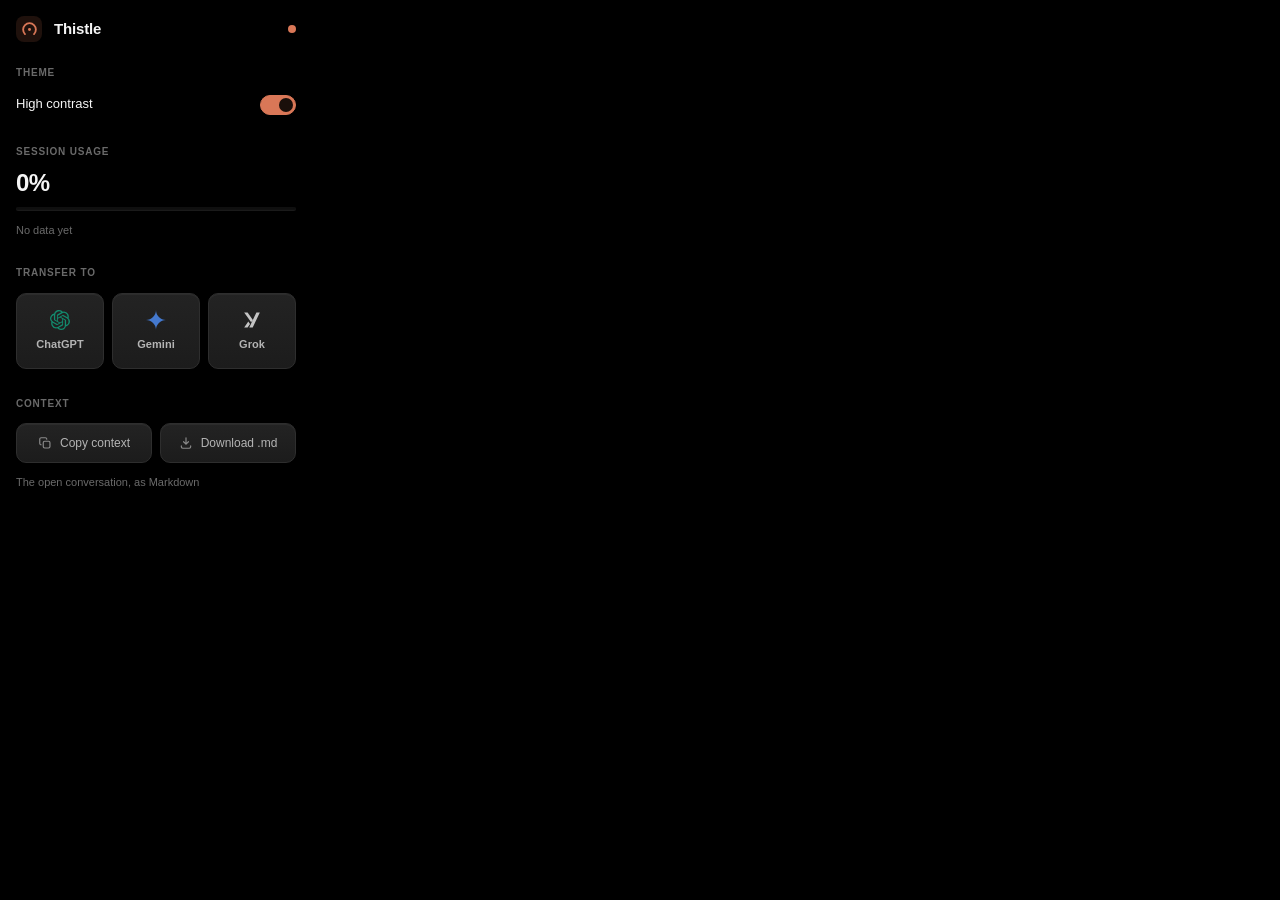
==== popup/popup.html @ cf704138 "Release" ====
<!DOCTYPE html>
<html lang="en" data-th-theme="on">
<head>
  <meta charset="UTF-8">
  <meta name="viewport" content="width=device-width, initial-scale=1.0">
  <title>Thistle</title>
  <link rel="stylesheet" href="popup.css">
</head>
<body>
  <div class="topbar">
    <div class="brand__mark">
      <!-- The gauge from icons/, redrawn as a stroke so it inherits the
           header's colour. Kept as inline SVG rather than an <img> to the
           PNG so it stays crisp at any zoom. -->
      <svg width="15" height="15" viewBox="0 0 24 24" fill="none" aria-hidden="true">
        <path d="M5.6 18.4A9 9 0 1 1 18.4 18.4" stroke="currentColor"
              stroke-width="2.6" stroke-linecap="round"/>
        <circle cx="12" cy="12" r="2.1" fill="currentColor"/>
      </svg>
    </div>
    <h1>Thistle</h1>
    <span class="dot" id="statusDot"></span>
  </div>

  <div class="stack">
    <section class="panel">
      <p class="label">Theme</p>
      <label class="opt">
        <span class="opt__name">High contrast</span>
        <label class="switch">
          <input type="checkbox" id="themeToggle" checked>
          <span class="switch__track">
            <span class="switch__thumb"></span>
          </span>
        </label>
      </label>
    </section>

    <section class="panel" id="usageCard" data-needs-tab>
      <p class="label">Session usage</p>
      <div class="usage">
        <div class="usage__meta">
          <span class="usage__label" id="usageLabel">0%</span>
          <span class="usage__reset" id="usageReset"></span>
        </div>
        <div class="usage__bar">
          <div class="usage__fill" id="usageFill" style="width: 0%"></div>
        </div>
      </div>
      <p class="usage__note" id="usageNote">No data yet</p>
    </section>

    <section class="panel" data-needs-tab>
      <p class="label">Transfer to</p>
      <div class="grid grid--3">
        <!-- Brand marks stacked over the label. Three names side by side in a
             288px popup left each chip about 80px, which is not enough for
             "ChatGPT" to sit comfortably next to an inline glyph — going
             vertical buys the width back and the logos do most of the
             identifying anyway. -->
        <button class="chip chip--brand" data-transfer="chatgpt" style="--brand: #10a37f"
                title="Open ChatGPT with this conversation in the composer">
          <svg viewBox="0 0 24 24" fill="currentColor" aria-hidden="true">
            <path d="M22.28 9.82a5.98 5.98 0 0 0-.52-4.91 6.05 6.05 0 0 0-6.51-2.9A6.07 6.07 0 0 0 4.98 4.18a5.98 5.98 0 0 0-4 2.9 6.05 6.05 0 0 0 .75 7.1 5.98 5.98 0 0 0 .51 4.91 6.05 6.05 0 0 0 6.51 2.9A5.98 5.98 0 0 0 13.26 24a6.06 6.06 0 0 0 5.77-4.21 5.99 5.99 0 0 0 4-2.9 6.06 6.06 0 0 0-.75-7.07Zm-9.02 12.61a4.48 4.48 0 0 1-2.88-1.04l.14-.08 4.78-2.76a.79.79 0 0 0 .4-.68v-6.74l2.02 1.17a.07.07 0 0 1 .04.05v5.59a4.5 4.5 0 0 1-4.5 4.49Zm-9.66-4.13a4.47 4.47 0 0 1-.53-3.01l.14.08 4.78 2.76a.77.77 0 0 0 .78 0l5.84-3.37v2.34a.08.08 0 0 1-.03.06L9.74 19.95a4.5 4.5 0 0 1-6.14-1.65ZM2.34 7.9a4.49 4.49 0 0 1 2.37-1.98v5.68a.77.77 0 0 0 .39.68l5.81 3.35-2.02 1.17a.08.08 0 0 1-.07 0l-4.83-2.79A4.5 4.5 0 0 1 2.34 7.9Zm16.6 3.86-5.84-3.4 2.02-1.16a.08.08 0 0 1 .07 0l4.83 2.79a4.49 4.49 0 0 1-.68 8.1v-5.67a.79.79 0 0 0-.4-.67Zm2.01-3.03-.14-.08-4.77-2.78a.78.78 0 0 0-.79 0L9.41 9.23V6.9a.07.07 0 0 1 .03-.06l4.83-2.79a4.5 4.5 0 0 1 6.68 4.66ZM8.31 12.86l-2.02-1.16a.08.08 0 0 1-.04-.06V6.07a4.5 4.5 0 0 1 7.38-3.45l-.14.08-4.78 2.76a.79.79 0 0 0-.4.68Zm1.1-2.36 2.6-1.5 2.61 1.5v3l-2.6 1.5-2.6-1.5Z"/>
          </svg>
          <span class="chip__label">ChatGPT</span>
        </button>
        <button class="chip chip--brand" data-transfer="gemini" style="--brand: #4c8df6"
                title="Open Gemini with this conversation in the composer">
          <svg viewBox="0 0 24 24" fill="currentColor" aria-hidden="true">
            <path d="M12 0c0 6.63 5.37 12 12 12-6.63 0-12 5.37-12 12 0-6.63-5.37-12-12-12C6.63 12 12 6.63 12 0Z"/>
          </svg>
          <span class="chip__label">Gemini</span>
        </button>
        <button class="chip chip--brand" data-transfer="grok" style="--brand: #e8e8e8"
                title="Open Grok with this conversation in the composer">
          <svg viewBox="0 0 24 24" fill="currentColor" aria-hidden="true">
            <path d="M2.6 3h4.13l6.3 8.9-2.07 2.93L2.6 3Zm0 18h4.13l2.9-4.13-2.07-2.94L2.6 21ZM21.4 3h-4.13L8.75 21h4.14L21.4 3Z"/>
          </svg>
          <span class="chip__label">Grok</span>
        </button>
      </div>
    </section>

    <section class="panel" data-needs-tab>
      <p class="label">Context</p>
      <div class="grid grid--2">
        <button class="chip chip--icon" data-copy="markdown" title="Copy the whole conversation to the clipboard as Markdown">
          <svg width="13" height="13" viewBox="0 0 24 24" fill="none" aria-hidden="true">
            <rect x="9" y="9" width="11.5" height="11.5" rx="2.4"
                  stroke="currentColor" stroke-width="2"/>
            <path d="M15 5.4A2.4 2.4 0 0 0 12.6 3H5.4A2.4 2.4 0 0 0 3 5.4v7.2A2.4 2.4 0 0 0 5.4 15"
                  stroke="currentColor" stroke-width="2" stroke-linecap="round"/>
          </svg>
          <span class="chip__label">Copy context</span>
        </button>
        <button class="chip chip--icon" data-download="markdown" title="Save the whole conversation as a .md file">
          <svg width="13" height="13" viewBox="0 0 24 24" fill="none" aria-hidden="true">
            <path d="M12 3v11m0 0 4.2-4.2M12 14l-4.2-4.2" stroke="currentColor"
                  stroke-width="2" stroke-linecap="round" stroke-linejoin="round"/>
            <path d="M4 17v1.6A2.4 2.4 0 0 0 6.4 21h11.2a2.4 2.4 0 0 0 2.4-2.4V17"
                  stroke="currentColor" stroke-width="2" stroke-linecap="round"/>
          </svg>
          <span class="chip__label">Download .md</span>
        </button>
      </div>
      <p class="panel__hint" id="contextHint">The open conversation, as Markdown</p>
    </section>
  </div>

  <div class="toast" id="toast"></div>

  <script src="popup.js"></script>
</body>
</html>
---- popup/popup.css ----
/* ============================================================
   Thistle — popup.css
   Same palette as content/base.css so the popup and the page
   read as one product.

   Every length below comes from the 4px scale declared as
   --th-sp-*. If a value here isn't one of those steps it is a
   deliberate optical correction and says so in a comment.
   ============================================================ */

html {
  --th-bg: #000000;
  --th-surface: #141414;
  --th-surface-2: #1c1c1c;
  --th-surface-3: #232323;
  --th-hover: #262626;
  --th-active: #303030;
  --th-rail: #0f0f0f;
  --th-text: #f5f5f5;
  --th-text-2: #b4b4b4;
  --th-text-3: #8a8a8a;
  --th-text-4: #6a6a6a;
  --th-line: #1f1f1f;
  --th-line-2: #2e2e2e;
  --th-line-3: #3a3a3a;
  --th-accent: #d97757;
  --th-accent-hover: #e08a6e;
  --th-accent-on: #1a0f0a;
  --th-accent-soft: rgba(217, 119, 87, 0.14);
  --th-gold: #d4a574;
  --th-gold-2: #e6b87d;
  --th-danger: #d16f62;

  --th-r-sm: 8px;
  --th-r-md: 10px;
  --th-r-lg: 12px;

  /* Spacing scale — 4px base. Nothing in this file is hand-picked. */
  --th-sp-1: 4px;
  --th-sp-2: 8px;
  --th-sp-3: 12px;
  --th-sp-4: 16px;
  --th-sp-5: 20px;
  --th-sp-6: 24px;

  /* Control heights. Fixed rather than content-derived so every button in
     a row is exactly the same size whatever its label. */
  --th-h-chip: 40px;
  --th-h-brand: 76px;

  --th-font: "Inter", -apple-system, BlinkMacSystemFont, "SF Pro Text", "Segoe UI", sans-serif;
  --th-ease: cubic-bezier(0.32, 0.72, 0, 1);
  --th-dur: 0.16s;
  color-scheme: dark;
  /* The popup is sized from the document, not from body alone — leaving
     html at its default let the two disagree and the body's width read as
     a box floating inside a narrower page. */
  width: 312px;
}

* { box-sizing: border-box; }

body {
  /* 312px. A step down from the marked reference width, kept on the set of
     widths where the grid maths stays whole: content width is 312 - 32 =
     280, so three columns at an 8px gutter are exactly 88px each and two
     columns are exactly 136px each. No sub-pixel track rounding, so no seam
     where one button looks a hair wider than the next.

     Only multiples of 12 satisfy both rows at once — three columns need the
     width divisible by 3, two columns need it even. That is why the sizes
     here move in 12px steps rather than to whatever number looks right:
     324 and 336 are the neighbours, and the fractional widths between them
     are what made the provider row look uneven in the first place.

     min-width, and deliberately no max-width: 100vw. A popup has no viewport
     until it has been laid out, and it has no layout width until the CSS
     says how wide it is — so vw resolves against Chrome's narrow starting
     guess and the clamp feeds back on itself. The popup settles at that
     guess instead of the width asked for, which is what squeezed it to a
     ~260px strip with every label clipped mid-word. */
  width: 312px;
  min-width: 312px;
  margin: 0;
  background: var(--th-bg);
  color: var(--th-text);
  font-family: var(--th-font);
  font-size: 13px;
  line-height: 1.45;
  -webkit-font-smoothing: antialiased;
}

/* Firefox for Android opens this document full-screen rather than as a
   panel, so there the width above has to give way and touch needs taller
   targets than mouse dimensions.

   `and`, not a comma. A comma is OR, and Chrome lays the popup out once
   against a narrow starting viewport before it knows the real width — so
   the desktop popup matched the `max-width` arm, pinned itself to 100% of
   that guess, and never grew. Requiring a coarse pointer as well keeps
   this arm on the devices it was written for. */
@media (max-width: 400px) and (pointer: coarse) {
  body {
    width: 100%;
    min-width: 0;
  }

  html {
    width: auto;
    --th-h-chip: 46px;
    --th-h-brand: 84px;
  }
}

/* ---------- Topbar ---------- */
.topbar {
  display: flex;
  align-items: center;
  gap: var(--th-sp-3);
  padding: var(--th-sp-4) var(--th-sp-4) var(--th-sp-3);
}

.brand__mark {
  display: grid;
  place-items: center;
  width: 26px;
  height: 26px;
  flex: 0 0 auto;
  border-radius: var(--th-r-sm);
  background: var(--th-accent-soft);
  color: var(--th-accent);
}

.brand__mark svg {
  width: 17px;
  height: 17px;
}

.topbar h1 {
  flex: 1;
  min-width: 0;
  margin: 0;
  font-size: 15px;
  font-weight: 600;
  letter-spacing: -0.01em;
}

.dot {
  width: var(--th-sp-2);
  height: var(--th-sp-2);
  flex: 0 0 auto;
  border-radius: 50%;
  background: var(--th-accent);
  transition: background var(--th-dur) var(--th-ease);
}
.dot[data-off] { background: var(--th-text-4); }

/* ---------- Layout ---------- */
/* No dividers — the uppercase labels and the panel padding carry the
   grouping. An earlier version had 1px gaps showing the stack's background
   through as hairlines, which added noise without adding structure. */
.stack {
  display: flex;
  flex-direction: column;
  background: var(--th-bg);
}

.panel {
  padding: var(--th-sp-3) var(--th-sp-4) var(--th-sp-4);
  background: var(--th-bg);
}

/* Panels that need a claude.ai tab go quiet when there isn't one, rather
   than offering buttons that would silently do nothing. */
.panel[data-disabled] {
  opacity: 0.4;
  pointer-events: none;
}

.label {
  margin: 0 0 var(--th-sp-3);
  font-size: 10px;
  font-weight: 600;
  letter-spacing: 0.08em;
  text-transform: uppercase;
  color: var(--th-text-4);
}

/* minmax(0, 1fr), not 1fr. A bare 1fr is minmax(auto, 1fr), so a track can
   never shrink below its content's min-content width — with nowrap labels
   that made the ChatGPT column wider than the Grok column and the row came
   out visibly uneven. The 0 floor forces mathematically equal tracks. */
.grid {
  display: grid;
  gap: var(--th-sp-2);
}
.grid--2 { grid-template-columns: repeat(2, minmax(0, 1fr)); }
.grid--3 { grid-template-columns: repeat(3, minmax(0, 1fr)); }

/* ---------- Chips ---------- */
/* One shared shell for every button in the popup: same fill, same border,
   same radius, same focus ring. The two variants below change only layout
   and glyph size — never the surface — so the whole set reads as one family. */
.chip {
  display: flex;
  align-items: center;
  justify-content: center;
  gap: var(--th-sp-2);
  /* Height comes from the variable, so a label can never make one button
     taller than its neighbour. Horizontal padding only. */
  min-height: var(--th-h-chip);
  padding: 0 var(--th-sp-2);
  font: inherit;
  font-size: 12px;
  font-weight: 500;
  line-height: 1.2;
  color: var(--th-text-2);
  /* Top-lit gradient plus a hairline highlight along the top edge. On a
     true-black canvas a flat fill reads as a hole; the 1px inset catches
     the light the way a physical bevel would. */
  background: linear-gradient(180deg, var(--th-surface-3) 0%, var(--th-surface-2) 100%);
  border: 1px solid var(--th-line-2);
  border-radius: var(--th-r-md);
  box-shadow: inset 0 1px 0 rgba(255, 255, 255, 0.045);
  cursor: pointer;
  white-space: nowrap;
  overflow: hidden;
  transition: background var(--th-dur) var(--th-ease),
              color var(--th-dur) var(--th-ease),
              border-color var(--th-dur) var(--th-ease),
              box-shadow var(--th-dur) var(--th-ease);
}

/* The label is a real element, not a bare text node. A text node inside a
   flex container becomes an anonymous flex item, and text-overflow can't
   address one of those — so an over-long label was sliced off at both ends
   by the centred overflow ("hatGP") instead of ending in an ellipsis.
   min-width: 0 is what lets it shrink below its own text at all. */
.chip__label {
  min-width: 0;
  overflow: hidden;
  text-overflow: ellipsis;
  white-space: nowrap;
}

.chip:hover {
  background: linear-gradient(180deg, var(--th-hover) 0%, var(--th-surface-3) 100%);
  border-color: var(--th-line-3);
  color: var(--th-text);
  box-shadow: inset 0 1px 0 rgba(255, 255, 255, 0.07);
}

.chip:active {
  background: var(--th-active);
  box-shadow: inset 0 1px 2px rgba(0, 0, 0, 0.4);
}

.chip:focus-visible {
  outline: 2px solid var(--th-accent);
  outline-offset: 2px;
}

.chip.is-done {
  color: var(--th-accent);
  border-color: var(--th-accent);
}

/* ---------- Context chips: glyph beside the label ---------- */
/* "Copy" and "Download" alone were read as actions on the extension rather
   than on the open chat; a clipboard and a save-arrow settle that faster
   than a longer label would. */
.chip--icon svg {
  width: 14px;
  height: 14px;
  flex: 0 0 auto;
  opacity: 0.72;
  transition: opacity var(--th-dur) var(--th-ease);
}

.chip--icon:hover svg,
.chip--icon.is-done svg { opacity: 1; }

/* ---------- Brand chips: logo stacked over the label ---------- */
/* Three names side by side leave ~96px per chip, which is not enough for
   "ChatGPT" beside an inline glyph. Stacking buys the width back. The logo
   carries the brand colour via inline --brand; the chip surface stays
   neutral so the row reads as one control set, not three competing products. */
.chip--brand {
  flex-direction: column;
  gap: var(--th-sp-2);
  min-height: var(--th-h-brand);
  padding: 0 var(--th-sp-1);
  font-size: 11px;
  font-weight: 600;
  letter-spacing: 0.005em;
}

.chip--brand svg {
  width: 20px;
  height: 20px;
  flex: 0 0 auto;
  color: var(--brand, currentColor);
  opacity: 0.82;
  transition: opacity var(--th-dur) var(--th-ease),
              transform var(--th-dur) var(--th-ease),
              filter var(--th-dur) var(--th-ease);
}

/* The only place brand colour touches anything but the glyph itself. */
.chip--brand:hover svg {
  opacity: 1;
  transform: translateY(-1px);
  filter: drop-shadow(0 2px 8px color-mix(in srgb, var(--brand) 45%, transparent));
}

.chip--brand:active svg {
  transform: translateY(0);
  filter: none;
}

/* ---------- Toggle row ---------- */
.opt {
  display: flex;
  align-items: center;
  justify-content: space-between;
  gap: var(--th-sp-3);
  min-height: var(--th-sp-6);
  cursor: pointer;
}

.opt__name {
  font-size: 13px;
  color: var(--th-text);
}

.switch { position: relative; display: inline-flex; flex: 0 0 auto; cursor: pointer; }
.switch input {
  position: absolute;
  opacity: 0;
  width: 0;
  height: 0;
}

.switch__track {
  display: block;
  width: 36px;
  height: var(--th-sp-5);
  padding: 2px;
  border-radius: 99px;
  background: var(--th-surface-3);
  border: 1px solid var(--th-line-2);
  transition: background var(--th-dur) var(--th-ease),
              border-color var(--th-dur) var(--th-ease);
}

.switch__thumb {
  display: block;
  width: 14px;
  height: 14px;
  border-radius: 50%;
  background: var(--th-text-3);
  transition: transform var(--th-dur) var(--th-ease),
              background var(--th-dur) var(--th-ease);
}

.switch input:checked + .switch__track {
  background: var(--th-accent);
  border-color: var(--th-accent);
}
.switch input:checked + .switch__track .switch__thumb {
  background: var(--th-accent-on);
  transform: translateX(16px);
}
.switch input:focus-visible + .switch__track {
  outline: 2px solid var(--th-accent);
  outline-offset: 2px;
}

/* ---------- Usage ---------- */
.usage__meta {
  display: flex;
  align-items: baseline;
  justify-content: space-between;
  gap: var(--th-sp-2);
  margin-bottom: var(--th-sp-3);
}

.usage__label {
  font-size: 24px;
  font-weight: 600;
  font-variant-numeric: tabular-nums;
  /* Negative tracking at display sizes — the default spacing that suits
     13px body text looks loose on a 24px figure. */
  letter-spacing: -0.025em;
  line-height: 1;
  color: var(--th-text);
}

.usage__reset {
  font-size: 11px;
  font-variant-numeric: tabular-nums;
  color: var(--th-text-4);
}

/* A recessed channel rather than a painted line — the inner shadow is what
   sells the depth against a black canvas. 4px: the shadow below is 2px, so
   going thinner than this would leave the channel mostly shadow and the
   fill would stop reading as a fill. */
.usage__bar {
  height: 4px;
  border-radius: 99px;
  background: rgba(255, 255, 255, 0.07);
  box-shadow: inset 0 1px 2px rgba(0, 0, 0, 0.6),
              inset 0 0 0 1px rgba(255, 255, 255, 0.04);
  overflow: hidden;
}

/* Velvet-noir track, golden-orange fill — the same treatment as the inline
   bar in the composer. The glow lifts the fill out of the channel. */
.usage__fill {
  height: 100%;
  width: 0;
  border-radius: inherit;
  background: linear-gradient(90deg, var(--th-gold) 0%, var(--th-gold-2) 100%);
  box-shadow: 0 0 10px -1px color-mix(in srgb, var(--th-gold) 55%, transparent);
  transition: width 0.4s var(--th-ease);
}
.usage__fill[data-warn] {
  background: linear-gradient(90deg, var(--th-accent) 0%, var(--th-accent-hover) 100%);
  box-shadow: 0 0 10px -1px color-mix(in srgb, var(--th-accent) 60%, transparent);
}

/* Both secondary captions share one size and colour so the eye reads them
   as the same kind of information wherever they appear. */
.usage__note,
.panel__hint {
  margin: var(--th-sp-3) 0 0;
  font-size: 11px;
  line-height: 1.4;
  color: var(--th-text-4);
}

/* The hint doubles as the context buttons' error channel — the toast is easy
   to miss, and with the panel at 40% opacity the reason it's dimmed needs to
   be legible right there. */
.panel__hint[data-warn] { color: var(--th-accent); }

/* ---------- Toast ---------- */
.toast {
  position: fixed;
  left: 50%;
  bottom: var(--th-sp-3);
  transform: translate(-50%, var(--th-sp-2));
  max-width: calc(100% - var(--th-sp-6));
  padding: var(--th-sp-2) var(--th-sp-3);
  border-radius: 99px;
  background: var(--th-surface-3);
  border: 1px solid var(--th-line-2);
  box-shadow: 0 8px 24px -4px rgba(0, 0, 0, 0.8);
  color: var(--th-text);
  font-size: 11px;
  white-space: nowrap;
  overflow: hidden;
  text-overflow: ellipsis;
  opacity: 0;
  pointer-events: none;
  transition: opacity var(--th-dur) var(--th-ease),
              transform var(--th-dur) var(--th-ease);
}

.toast.is-on {
  opacity: 1;
  transform: translate(-50%, 0);
}
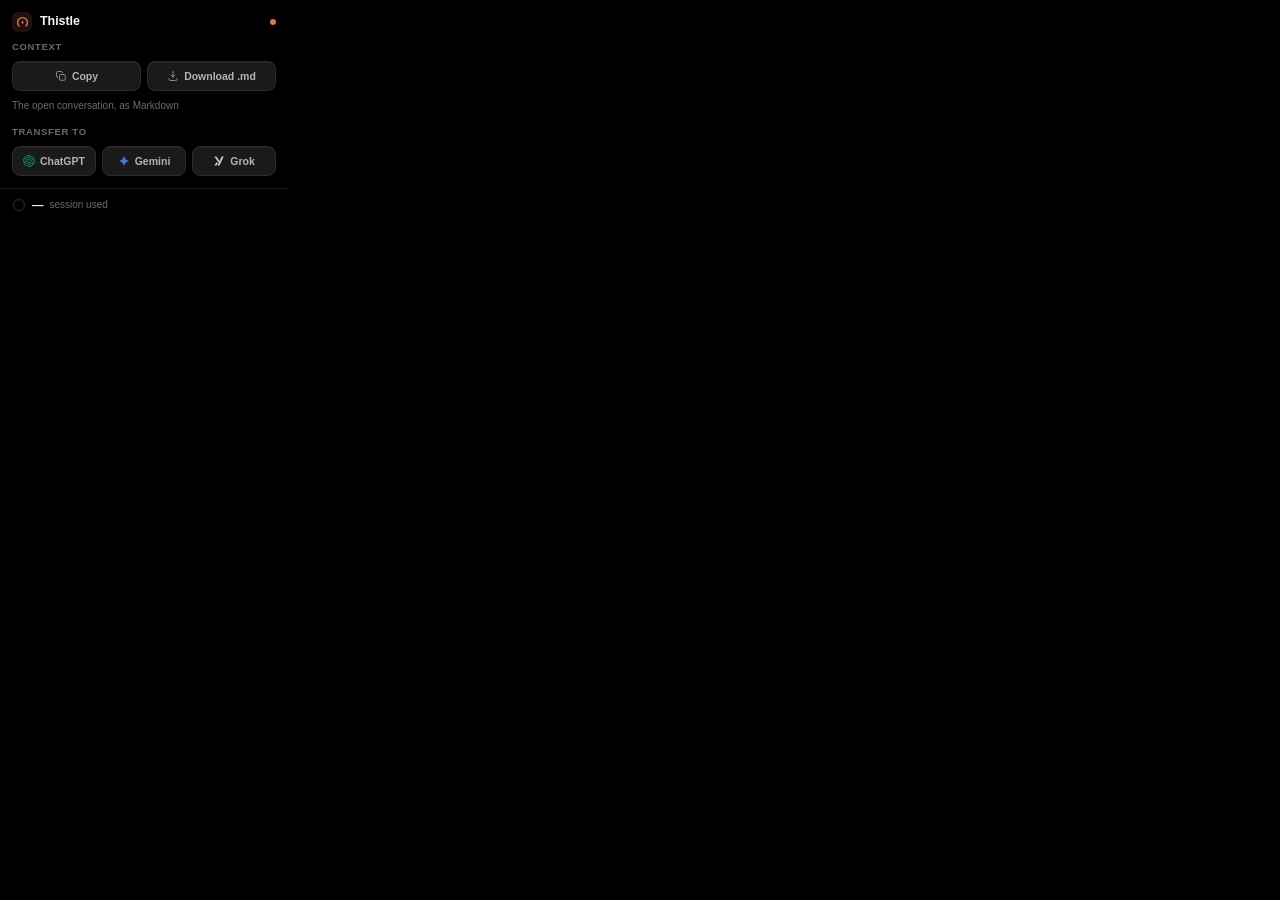
==== commit 76c4716e: "New update" ====
--- a/popup/popup.html
+++ b/popup/popup.html
@@ -1,5 +1,5 @@
 <!DOCTYPE html>
-<html lang="en" data-th-theme="on">
+<html lang="en">
 <head>
   <meta charset="UTF-8">
   <meta name="viewport" content="width=device-width, initial-scale=1.0">
@@ -7,57 +7,59 @@
   <link rel="stylesheet" href="popup.css">
 </head>
 <body>
-  <div class="topbar">
-    <div class="brand__mark">
+  <header class="topbar">
+    <span class="brand__mark">
       <!-- The gauge from icons/, redrawn as a stroke so it inherits the
            header's colour. Kept as inline SVG rather than an <img> to the
            PNG so it stays crisp at any zoom. -->
-      <svg width="15" height="15" viewBox="0 0 24 24" fill="none" aria-hidden="true">
+      <svg viewBox="0 0 24 24" fill="none" aria-hidden="true">
         <path d="M5.6 18.4A9 9 0 1 1 18.4 18.4" stroke="currentColor"
               stroke-width="2.6" stroke-linecap="round"/>
         <circle cx="12" cy="12" r="2.1" fill="currentColor"/>
       </svg>
-    </div>
+    </span>
     <h1>Thistle</h1>
-    <span class="dot" id="statusDot"></span>
-  </div>
+    <!-- Reports whether there is a claude.ai tab to act on. It used to
+         report whether the theme was switched on; the theme is gone, and
+         "is this popup connected to anything" is the only state left that
+         the whole panel depends on. -->
+    <span class="dot" id="statusDot" title="No claude.ai tab"></span>
+  </header>
 
-  <div class="stack">
-    <section class="panel">
-      <p class="label">Theme</p>
-      <label class="opt">
-        <span class="opt__name">High contrast</span>
-        <label class="switch">
-          <input type="checkbox" id="themeToggle" checked>
-          <span class="switch__track">
-            <span class="switch__thumb"></span>
-          </span>
-        </label>
-      </label>
-    </section>
-
-    <section class="panel" id="usageCard" data-needs-tab>
-      <p class="label">Session usage</p>
-      <div class="usage">
-        <div class="usage__meta">
-          <span class="usage__label" id="usageLabel">0%</span>
-          <span class="usage__reset" id="usageReset"></span>
-        </div>
-        <div class="usage__bar">
-          <div class="usage__fill" id="usageFill" style="width: 0%"></div>
-        </div>
+  <main class="stack">
+    <section class="panel" data-needs-tab>
+      <p class="label">Context</p>
+      <div class="grid grid--2">
+        <button class="chip" data-copy="markdown" title="Copy the whole conversation to the clipboard as Markdown">
+          <svg viewBox="0 0 24 24" fill="none" aria-hidden="true">
+            <rect x="9" y="9" width="11.5" height="11.5" rx="2.4"
+                  stroke="currentColor" stroke-width="2"/>
+            <path d="M15 5.4A2.4 2.4 0 0 0 12.6 3H5.4A2.4 2.4 0 0 0 3 5.4v7.2A2.4 2.4 0 0 0 5.4 15"
+                  stroke="currentColor" stroke-width="2" stroke-linecap="round"/>
+          </svg>
+          <span class="chip__label">Copy</span>
+        </button>
+        <button class="chip" data-download="markdown" title="Save the whole conversation as a .md file">
+          <svg viewBox="0 0 24 24" fill="none" aria-hidden="true">
+            <path d="M12 3v11m0 0 4.2-4.2M12 14l-4.2-4.2" stroke="currentColor"
+                  stroke-width="2" stroke-linecap="round" stroke-linejoin="round"/>
+            <path d="M4 17v1.6A2.4 2.4 0 0 0 6.4 21h11.2a2.4 2.4 0 0 0 2.4-2.4V17"
+                  stroke="currentColor" stroke-width="2" stroke-linecap="round"/>
+          </svg>
+          <span class="chip__label">Download .md</span>
+        </button>
       </div>
-      <p class="usage__note" id="usageNote">No data yet</p>
+      <p class="hint" id="contextHint">The open conversation, as Markdown</p>
     </section>
 
     <section class="panel" data-needs-tab>
       <p class="label">Transfer to</p>
       <div class="grid grid--3">
-        <!-- Brand marks stacked over the label. Three names side by side in a
-             288px popup left each chip about 80px, which is not enough for
-             "ChatGPT" to sit comfortably next to an inline glyph — going
-             vertical buys the width back and the logos do most of the
-             identifying anyway. -->
+        <!-- Glyph beside the label rather than stacked over it. Stacking was
+             what a 288px popup needed when the labels ran at 11px in a 76px
+             tall chip; at 10.5px each column has ~84px to spend and
+             "ChatGPT" fits inline with the mark, which halves the row's
+             height. -->
         <button class="chip chip--brand" data-transfer="chatgpt" style="--brand: #10a37f"
                 title="Open ChatGPT with this conversation in the composer">
           <svg viewBox="0 0 24 24" fill="currentColor" aria-hidden="true">
@@ -81,32 +83,22 @@
         </button>
       </div>
     </section>
+  </main>
 
-    <section class="panel" data-needs-tab>
-      <p class="label">Context</p>
-      <div class="grid grid--2">
-        <button class="chip chip--icon" data-copy="markdown" title="Copy the whole conversation to the clipboard as Markdown">
-          <svg width="13" height="13" viewBox="0 0 24 24" fill="none" aria-hidden="true">
-            <rect x="9" y="9" width="11.5" height="11.5" rx="2.4"
-                  stroke="currentColor" stroke-width="2"/>
-            <path d="M15 5.4A2.4 2.4 0 0 0 12.6 3H5.4A2.4 2.4 0 0 0 3 5.4v7.2A2.4 2.4 0 0 0 5.4 15"
-                  stroke="currentColor" stroke-width="2" stroke-linecap="round"/>
-          </svg>
-          <span class="chip__label">Copy context</span>
-        </button>
-        <button class="chip chip--icon" data-download="markdown" title="Save the whole conversation as a .md file">
-          <svg width="13" height="13" viewBox="0 0 24 24" fill="none" aria-hidden="true">
-            <path d="M12 3v11m0 0 4.2-4.2M12 14l-4.2-4.2" stroke="currentColor"
-                  stroke-width="2" stroke-linecap="round" stroke-linejoin="round"/>
-            <path d="M4 17v1.6A2.4 2.4 0 0 0 6.4 21h11.2a2.4 2.4 0 0 0 2.4-2.4V17"
-                  stroke="currentColor" stroke-width="2" stroke-linecap="round"/>
-          </svg>
-          <span class="chip__label">Download .md</span>
-        </button>
-      </div>
-      <p class="panel__hint" id="contextHint">The open conversation, as Markdown</p>
-    </section>
-  </div>
+  <!-- The usage ring, in a status line along the bottom edge. Same geometry
+       and same gold as the in-page gauge in the composer row, so the two
+       read as one reading shown twice rather than two different meters:
+       r=8 in a 20x20 box, sweep driven by stroke-dashoffset, starting at
+       twelve o'clock. popup.js pins the dasharray to the circumference. -->
+  <footer class="status" id="usageStatus" data-needs-tab>
+    <svg class="status__ring" viewBox="0 0 20 20" aria-hidden="true">
+      <circle class="status__ring-track" cx="10" cy="10" r="8"/>
+      <circle class="status__ring-fill" id="usageRing" cx="10" cy="10" r="8"/>
+    </svg>
+    <span class="status__pct" id="usagePct">—</span>
+    <span class="status__what" id="usageWhat">session used</span>
+    <span class="status__reset" id="usageReset"></span>
+  </footer>
 
   <div class="toast" id="toast"></div>
 
--- a/popup/popup.css
+++ b/popup/popup.css
@@ -1,39 +1,37 @@
 /* ============================================================
    Thistle — popup.css
-   Same palette as content/base.css so the popup and the page
-   read as one product.
-
-   Every length below comes from the 4px scale declared as
-   --th-sp-*. If a value here isn't one of those steps it is a
-   deliberate optical correction and says so in a comment.
+
+   The palette is the extension's own. It used to be shared with
+   content/base.css so the popup and the restyled page read as one
+   product; base.css is gone — Claude ships its own dark mode — and
+   this is now the only surface Thistle paints, so the tokens live
+   here outright.
+
+   Every length comes from the 4px scale declared as --th-sp-*. If a
+   value here isn't one of those steps it is a deliberate optical
+   correction and says so in a comment.
    ============================================================ */
 
 html {
   --th-bg: #000000;
-  --th-surface: #141414;
-  --th-surface-2: #1c1c1c;
-  --th-surface-3: #232323;
+  --th-surface-2: #1a1a1a;
+  --th-surface-3: #212121;
   --th-hover: #262626;
-  --th-active: #303030;
-  --th-rail: #0f0f0f;
+  --th-active: #2e2e2e;
   --th-text: #f5f5f5;
   --th-text-2: #b4b4b4;
   --th-text-3: #8a8a8a;
   --th-text-4: #6a6a6a;
   --th-line: #1f1f1f;
-  --th-line-2: #2e2e2e;
-  --th-line-3: #3a3a3a;
+  --th-line-2: #2b2b2b;
+  --th-line-3: #383838;
   --th-accent: #d97757;
-  --th-accent-hover: #e08a6e;
   --th-accent-on: #1a0f0a;
   --th-accent-soft: rgba(217, 119, 87, 0.14);
-  --th-gold: #d4a574;
-  --th-gold-2: #e6b87d;
-  --th-danger: #d16f62;
-
-  --th-r-sm: 8px;
-  --th-r-md: 10px;
-  --th-r-lg: 12px;
+  --th-gold: #dcaf7c;
+
+  --th-r-sm: 6px;
+  --th-r-md: 8px;
 
   /* Spacing scale — 4px base. Nothing in this file is hand-picked. */
   --th-sp-1: 4px;
@@ -41,12 +39,12 @@
   --th-sp-3: 12px;
   --th-sp-4: 16px;
   --th-sp-5: 20px;
-  --th-sp-6: 24px;
-
-  /* Control heights. Fixed rather than content-derived so every button in
-     a row is exactly the same size whatever its label. */
-  --th-h-chip: 40px;
-  --th-h-brand: 76px;
+
+  /* Control height. Fixed rather than content-derived so every button in a
+     row is exactly the same size whatever its label. One value now, where
+     there were two: the brand chips no longer stack their glyph over the
+     label, so they are the same 30px as everything else. */
+  --th-h-chip: 30px;
 
   --th-font: "Inter", -apple-system, BlinkMacSystemFont, "SF Pro Text", "Segoe UI", sans-serif;
   --th-ease: cubic-bezier(0.32, 0.72, 0, 1);
@@ -55,38 +53,32 @@
   /* The popup is sized from the document, not from body alone — leaving
      html at its default let the two disagree and the body's width read as
      a box floating inside a narrower page. */
-  width: 312px;
+  width: 288px;
 }
 
 * { box-sizing: border-box; }
 
 body {
-  /* 312px. A step down from the marked reference width, kept on the set of
-     widths where the grid maths stays whole: content width is 312 - 32 =
-     280, so three columns at an 8px gutter are exactly 88px each and two
-     columns are exactly 136px each. No sub-pixel track rounding, so no seam
-     where one button looks a hair wider than the next.
-
-     Only multiples of 12 satisfy both rows at once — three columns need the
-     width divisible by 3, two columns need it even. That is why the sizes
-     here move in 12px steps rather than to whatever number looks right:
-     324 and 336 are the neighbours, and the fractional widths between them
-     are what made the provider row look uneven in the first place.
-
-     min-width, and deliberately no max-width: 100vw. A popup has no viewport
-     until it has been laid out, and it has no layout width until the CSS
+  /* 288px, down from 312. Chosen off the same constraint the old width was:
+     the grid maths has to come out whole, or one column ends up a hair
+     wider than the next and the row reads as uneven. Content width is
+     288 - 24 = 264, so at a 6px gutter three columns are exactly 84px and
+     two are exactly 129px.
+
+     min-width, and deliberately no max-width: 100vw. A popup has no
+     viewport until it has been laid out, and no layout width until the CSS
      says how wide it is — so vw resolves against Chrome's narrow starting
      guess and the clamp feeds back on itself. The popup settles at that
      guess instead of the width asked for, which is what squeezed it to a
      ~260px strip with every label clipped mid-word. */
-  width: 312px;
-  min-width: 312px;
+  width: 288px;
+  min-width: 288px;
   margin: 0;
   background: var(--th-bg);
   color: var(--th-text);
   font-family: var(--th-font);
-  font-size: 13px;
-  line-height: 1.45;
+  font-size: 12px;
+  line-height: 1.4;
   -webkit-font-smoothing: antialiased;
 }
 
@@ -107,8 +99,7 @@
 
   html {
     width: auto;
-    --th-h-chip: 46px;
-    --th-h-brand: 84px;
+    --th-h-chip: 40px;
   }
 }
 
@@ -116,15 +107,15 @@
 .topbar {
   display: flex;
   align-items: center;
-  gap: var(--th-sp-3);
-  padding: var(--th-sp-4) var(--th-sp-4) var(--th-sp-3);
+  gap: var(--th-sp-2);
+  padding: var(--th-sp-3) var(--th-sp-3) var(--th-sp-2);
 }
 
 .brand__mark {
   display: grid;
   place-items: center;
-  width: 26px;
-  height: 26px;
+  width: var(--th-sp-5);
+  height: var(--th-sp-5);
   flex: 0 0 auto;
   border-radius: var(--th-r-sm);
   background: var(--th-accent-soft);
@@ -132,22 +123,22 @@
 }
 
 .brand__mark svg {
-  width: 17px;
-  height: 17px;
+  width: 13px;
+  height: 13px;
 }
 
 .topbar h1 {
   flex: 1;
   min-width: 0;
   margin: 0;
-  font-size: 15px;
+  font-size: 12.5px;
   font-weight: 600;
-  letter-spacing: -0.01em;
+  letter-spacing: -0.005em;
 }
 
 .dot {
-  width: var(--th-sp-2);
-  height: var(--th-sp-2);
+  width: 6px;
+  height: 6px;
   flex: 0 0 auto;
   border-radius: 50%;
   background: var(--th-accent);
@@ -156,32 +147,30 @@
 .dot[data-off] { background: var(--th-text-4); }
 
 /* ---------- Layout ---------- */
-/* No dividers — the uppercase labels and the panel padding carry the
-   grouping. An earlier version had 1px gaps showing the stack's background
-   through as hairlines, which added noise without adding structure. */
+/* No dividers between panels — the uppercase labels and the panel padding
+   carry the grouping. The only rule in the file is the one above the status
+   line, because that is a different kind of thing from the controls. */
 .stack {
   display: flex;
   flex-direction: column;
-  background: var(--th-bg);
 }
 
 .panel {
-  padding: var(--th-sp-3) var(--th-sp-4) var(--th-sp-4);
-  background: var(--th-bg);
+  padding: 0 var(--th-sp-3) var(--th-sp-3);
 }
 
 /* Panels that need a claude.ai tab go quiet when there isn't one, rather
    than offering buttons that would silently do nothing. */
-.panel[data-disabled] {
+[data-disabled] {
   opacity: 0.4;
   pointer-events: none;
 }
 
 .label {
-  margin: 0 0 var(--th-sp-3);
-  font-size: 10px;
+  margin: 0 0 var(--th-sp-2);
+  font-size: 9.5px;
   font-weight: 600;
-  letter-spacing: 0.08em;
+  letter-spacing: 0.07em;
   text-transform: uppercase;
   color: var(--th-text-4);
 }
@@ -192,43 +181,50 @@
    out visibly uneven. The 0 floor forces mathematically equal tracks. */
 .grid {
   display: grid;
-  gap: var(--th-sp-2);
+  gap: 6px;
 }
 .grid--2 { grid-template-columns: repeat(2, minmax(0, 1fr)); }
 .grid--3 { grid-template-columns: repeat(3, minmax(0, 1fr)); }
 
 /* ---------- Chips ---------- */
-/* One shared shell for every button in the popup: same fill, same border,
-   same radius, same focus ring. The two variants below change only layout
-   and glyph size — never the surface — so the whole set reads as one family. */
+/* One shell for every button in the popup: same fill, same border, same
+   radius, same focus ring. The brand variant changes only the glyph's
+   colour — never the surface — so the whole set reads as one family. */
 .chip {
   display: flex;
   align-items: center;
   justify-content: center;
-  gap: var(--th-sp-2);
+  gap: 5px;
   /* Height comes from the variable, so a label can never make one button
      taller than its neighbour. Horizontal padding only. */
   min-height: var(--th-h-chip);
-  padding: 0 var(--th-sp-2);
+  padding: 0 var(--th-sp-1);
   font: inherit;
-  font-size: 12px;
-  font-weight: 500;
+  font-size: 10.5px;
+  font-weight: 550;
   line-height: 1.2;
   color: var(--th-text-2);
-  /* Top-lit gradient plus a hairline highlight along the top edge. On a
-     true-black canvas a flat fill reads as a hole; the 1px inset catches
-     the light the way a physical bevel would. */
-  background: linear-gradient(180deg, var(--th-surface-3) 0%, var(--th-surface-2) 100%);
+  /* Flat, not the old top-lit gradient. At 30px tall a two-stop gradient
+     resolves to a band about 15px deep and reads as a smudge rather than as
+     a bevel; the 1px inset highlight does that job on its own. */
+  background: var(--th-surface-2);
   border: 1px solid var(--th-line-2);
   border-radius: var(--th-r-md);
-  box-shadow: inset 0 1px 0 rgba(255, 255, 255, 0.045);
+  box-shadow: inset 0 1px 0 rgba(255, 255, 255, 0.04);
   cursor: pointer;
   white-space: nowrap;
   overflow: hidden;
   transition: background var(--th-dur) var(--th-ease),
               color var(--th-dur) var(--th-ease),
-              border-color var(--th-dur) var(--th-ease),
-              box-shadow var(--th-dur) var(--th-ease);
+              border-color var(--th-dur) var(--th-ease);
+}
+
+.chip svg {
+  width: 12px;
+  height: 12px;
+  flex: 0 0 auto;
+  opacity: 0.72;
+  transition: opacity var(--th-dur) var(--th-ease);
 }
 
 /* The label is a real element, not a bare text node. A text node inside a
@@ -244,15 +240,16 @@
 }
 
 .chip:hover {
-  background: linear-gradient(180deg, var(--th-hover) 0%, var(--th-surface-3) 100%);
+  background: var(--th-hover);
   border-color: var(--th-line-3);
   color: var(--th-text);
-  box-shadow: inset 0 1px 0 rgba(255, 255, 255, 0.07);
-}
+}
+
+.chip:hover svg,
+.chip.is-done svg { opacity: 1; }
 
 .chip:active {
   background: var(--th-active);
-  box-shadow: inset 0 1px 2px rgba(0, 0, 0, 0.4);
 }
 
 .chip:focus-visible {
@@ -265,200 +262,128 @@
   border-color: var(--th-accent);
 }
 
-/* ---------- Context chips: glyph beside the label ---------- */
-/* "Copy" and "Download" alone were read as actions on the extension rather
-   than on the open chat; a clipboard and a save-arrow settle that faster
-   than a longer label would. */
-.chip--icon svg {
+/* The only place a brand colour touches anything — the glyph itself. The
+   chip surface stays neutral so the row reads as one control set rather
+   than three competing products. */
+.chip--brand svg {
+  color: var(--brand, currentColor);
+  opacity: 0.85;
+}
+
+/* ---------- Hint ---------- */
+/* Doubles as the context buttons' error channel — the toast is easy to
+   miss, and with the panel at 40% opacity the reason it's dimmed needs to
+   be legible right there. */
+.hint {
+  margin: var(--th-sp-2) 0 0;
+  font-size: 10px;
+  line-height: 1.35;
+  color: var(--th-text-4);
+}
+
+.hint[data-warn] { color: var(--th-accent); }
+
+/* ---------- Status line ---------- */
+/* The usage ring, along the bottom edge — the same shape as the Claude Code
+   context meter and as Thistle's own in-page gauge, so the reading looks
+   the same wherever you meet it.
+
+   This replaced a 24px figure over a full-width horizontal track, which was
+   the tallest thing in the popup and said nothing the ring doesn't. One rule
+   above it, because a status line is a different kind of thing from the
+   controls it reports on and the uppercase labels can't group across that
+   change. */
+.status {
+  display: flex;
+  align-items: center;
+  gap: 6px;
+  padding: var(--th-sp-2) var(--th-sp-3);
+  border-top: 1px solid var(--th-line);
+  font-variant-numeric: tabular-nums;
+  cursor: default;
+}
+
+.status__ring {
   width: 14px;
   height: 14px;
   flex: 0 0 auto;
-  opacity: 0.72;
-  transition: opacity var(--th-dur) var(--th-ease);
-}
-
-.chip--icon:hover svg,
-.chip--icon.is-done svg { opacity: 1; }
-
-/* ---------- Brand chips: logo stacked over the label ---------- */
-/* Three names side by side leave ~96px per chip, which is not enough for
-   "ChatGPT" beside an inline glyph. Stacking buys the width back. The logo
-   carries the brand colour via inline --brand; the chip surface stays
-   neutral so the row reads as one control set, not three competing products. */
-.chip--brand {
-  flex-direction: column;
-  gap: var(--th-sp-2);
-  min-height: var(--th-h-brand);
-  padding: 0 var(--th-sp-1);
+  /* The sweep starts at twelve o'clock. A dash on a circle otherwise begins
+     at three, which reads as an off-by-a-quarter-turn bug rather than as a
+     choice. transform-origin is stated rather than left to the default: it
+     is `50% 50%` for an <svg> in HTML flow but `0 0` for elements inside
+     the fragment, and that pair is too easy to trip over later. */
+  transform: rotate(-90deg);
+  transform-origin: center;
+}
+
+.status__ring-track {
+  fill: none;
+  stroke: rgba(255, 255, 255, 0.11);
+  stroke-width: 2.5;
+}
+
+.status__ring-fill {
+  fill: none;
+  stroke: var(--th-gold);
+  stroke-width: 2.5;
+  stroke-linecap: round;
+  transition: stroke-dashoffset 0.4s var(--th-ease),
+              stroke var(--th-dur) var(--th-ease);
+}
+
+.status__ring-fill[data-warn] { stroke: var(--th-accent); }
+
+.status__pct {
+  font-size: 11.5px;
+  font-weight: 600;
+  letter-spacing: -0.01em;
+  color: var(--th-text);
+}
+
+.status__what {
+  font-size: 10px;
+  color: var(--th-text-4);
+}
+
+/* Pushed to the far edge — "beside the ring" is the percentage, and the
+   reset is the other end of the same sentence. */
+.status__reset {
+  margin-left: auto;
+  font-size: 10px;
+  color: var(--th-text-3);
+  white-space: nowrap;
+}
+
+/* Spent. The percentage is pinned at full and cannot move again until the
+   window rolls over, so the number stops being a reading — the closed ring
+   carries that on its own, and the row gives the width to the wall clock
+   Claude quotes in its own notice. */
+.status[data-spent] .status__pct,
+.status[data-spent] .status__what {
+  display: none;
+}
+
+.status[data-spent] .status__reset {
+  margin-left: 0;
   font-size: 11px;
-  font-weight: 600;
-  letter-spacing: 0.005em;
-}
-
-.chip--brand svg {
-  width: 20px;
-  height: 20px;
-  flex: 0 0 auto;
-  color: var(--brand, currentColor);
-  opacity: 0.82;
-  transition: opacity var(--th-dur) var(--th-ease),
-              transform var(--th-dur) var(--th-ease),
-              filter var(--th-dur) var(--th-ease);
-}
-
-/* The only place brand colour touches anything but the glyph itself. */
-.chip--brand:hover svg {
-  opacity: 1;
-  transform: translateY(-1px);
-  filter: drop-shadow(0 2px 8px color-mix(in srgb, var(--brand) 45%, transparent));
-}
-
-.chip--brand:active svg {
-  transform: translateY(0);
-  filter: none;
-}
-
-/* ---------- Toggle row ---------- */
-.opt {
-  display: flex;
-  align-items: center;
-  justify-content: space-between;
-  gap: var(--th-sp-3);
-  min-height: var(--th-sp-6);
-  cursor: pointer;
-}
-
-.opt__name {
-  font-size: 13px;
-  color: var(--th-text);
-}
-
-.switch { position: relative; display: inline-flex; flex: 0 0 auto; cursor: pointer; }
-.switch input {
-  position: absolute;
-  opacity: 0;
-  width: 0;
-  height: 0;
-}
-
-.switch__track {
-  display: block;
-  width: 36px;
-  height: var(--th-sp-5);
-  padding: 2px;
-  border-radius: 99px;
-  background: var(--th-surface-3);
-  border: 1px solid var(--th-line-2);
-  transition: background var(--th-dur) var(--th-ease),
-              border-color var(--th-dur) var(--th-ease);
-}
-
-.switch__thumb {
-  display: block;
-  width: 14px;
-  height: 14px;
-  border-radius: 50%;
-  background: var(--th-text-3);
-  transition: transform var(--th-dur) var(--th-ease),
-              background var(--th-dur) var(--th-ease);
-}
-
-.switch input:checked + .switch__track {
-  background: var(--th-accent);
-  border-color: var(--th-accent);
-}
-.switch input:checked + .switch__track .switch__thumb {
-  background: var(--th-accent-on);
-  transform: translateX(16px);
-}
-.switch input:focus-visible + .switch__track {
-  outline: 2px solid var(--th-accent);
-  outline-offset: 2px;
-}
-
-/* ---------- Usage ---------- */
-.usage__meta {
-  display: flex;
-  align-items: baseline;
-  justify-content: space-between;
-  gap: var(--th-sp-2);
-  margin-bottom: var(--th-sp-3);
-}
-
-.usage__label {
-  font-size: 24px;
-  font-weight: 600;
-  font-variant-numeric: tabular-nums;
-  /* Negative tracking at display sizes — the default spacing that suits
-     13px body text looks loose on a 24px figure. */
-  letter-spacing: -0.025em;
-  line-height: 1;
-  color: var(--th-text);
-}
-
-.usage__reset {
-  font-size: 11px;
-  font-variant-numeric: tabular-nums;
-  color: var(--th-text-4);
-}
-
-/* A recessed channel rather than a painted line — the inner shadow is what
-   sells the depth against a black canvas. 4px: the shadow below is 2px, so
-   going thinner than this would leave the channel mostly shadow and the
-   fill would stop reading as a fill. */
-.usage__bar {
-  height: 4px;
-  border-radius: 99px;
-  background: rgba(255, 255, 255, 0.07);
-  box-shadow: inset 0 1px 2px rgba(0, 0, 0, 0.6),
-              inset 0 0 0 1px rgba(255, 255, 255, 0.04);
-  overflow: hidden;
-}
-
-/* Velvet-noir track, golden-orange fill — the same treatment as the inline
-   bar in the composer. The glow lifts the fill out of the channel. */
-.usage__fill {
-  height: 100%;
-  width: 0;
-  border-radius: inherit;
-  background: linear-gradient(90deg, var(--th-gold) 0%, var(--th-gold-2) 100%);
-  box-shadow: 0 0 10px -1px color-mix(in srgb, var(--th-gold) 55%, transparent);
-  transition: width 0.4s var(--th-ease);
-}
-.usage__fill[data-warn] {
-  background: linear-gradient(90deg, var(--th-accent) 0%, var(--th-accent-hover) 100%);
-  box-shadow: 0 0 10px -1px color-mix(in srgb, var(--th-accent) 60%, transparent);
-}
-
-/* Both secondary captions share one size and colour so the eye reads them
-   as the same kind of information wherever they appear. */
-.usage__note,
-.panel__hint {
-  margin: var(--th-sp-3) 0 0;
-  font-size: 11px;
-  line-height: 1.4;
-  color: var(--th-text-4);
-}
-
-/* The hint doubles as the context buttons' error channel — the toast is easy
-   to miss, and with the panel at 40% opacity the reason it's dimmed needs to
-   be legible right there. */
-.panel__hint[data-warn] { color: var(--th-accent); }
+  color: var(--th-text-2);
+}
 
 /* ---------- Toast ---------- */
 .toast {
   position: fixed;
   left: 50%;
-  bottom: var(--th-sp-3);
+  /* Clear of the status line, which is 31px tall including its rule. */
+  bottom: 38px;
   transform: translate(-50%, var(--th-sp-2));
-  max-width: calc(100% - var(--th-sp-6));
-  padding: var(--th-sp-2) var(--th-sp-3);
+  max-width: calc(100% - var(--th-sp-5));
+  padding: 5px var(--th-sp-2);
   border-radius: 99px;
   background: var(--th-surface-3);
   border: 1px solid var(--th-line-2);
   box-shadow: 0 8px 24px -4px rgba(0, 0, 0, 0.8);
   color: var(--th-text);
-  font-size: 11px;
+  font-size: 10.5px;
   white-space: nowrap;
   overflow: hidden;
   text-overflow: ellipsis;
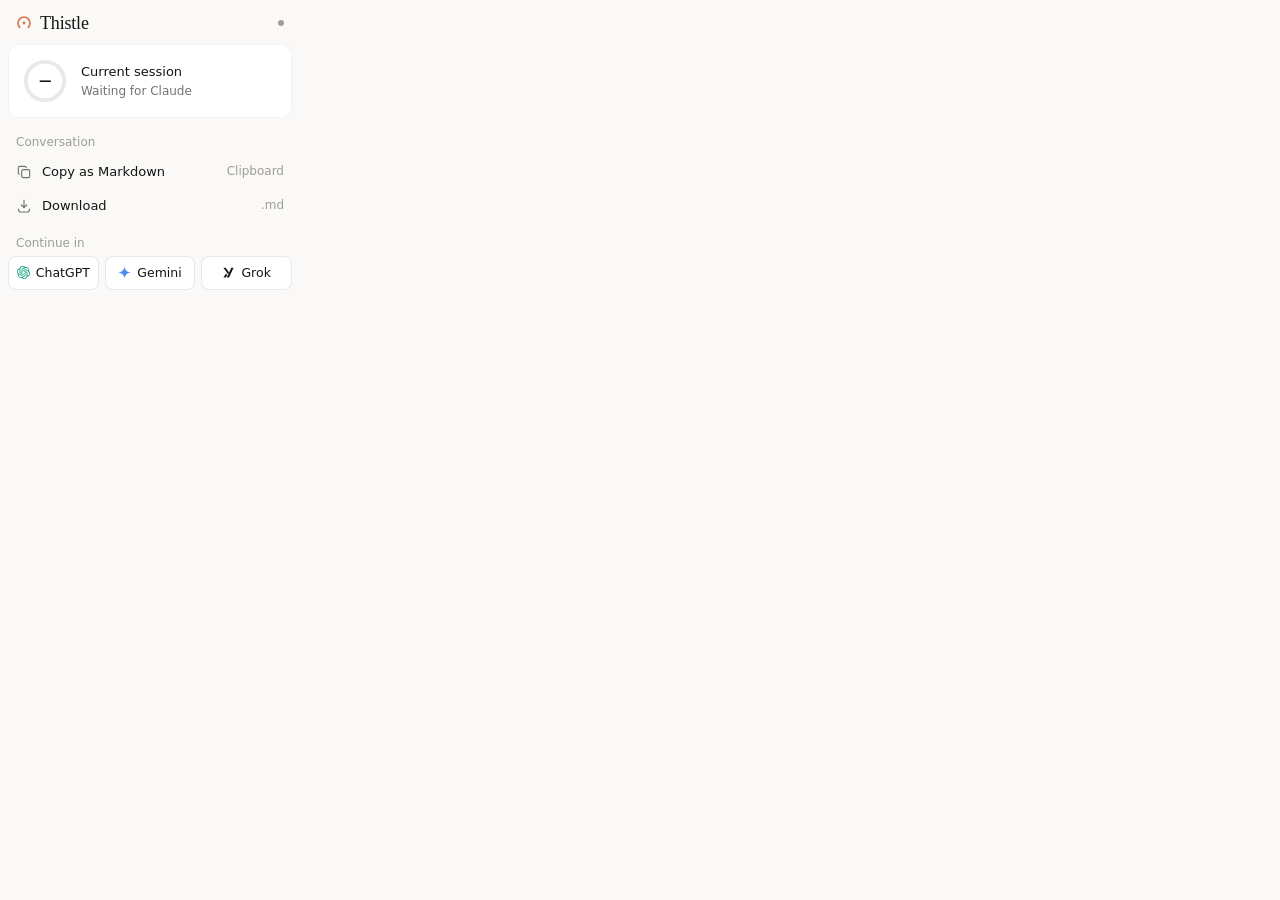
==== commit ed3c417f: "1.3.0 Catch up with claude.ai's rebuilt composer and restyle on its design tokens.  - Gauge: anchor " ====
--- a/popup/popup.html
+++ b/popup/popup.html
@@ -3,104 +3,108 @@
 <head>
   <meta charset="UTF-8">
   <meta name="viewport" content="width=device-width, initial-scale=1.0">
+  <meta name="color-scheme" content="light dark">
   <title>Thistle</title>
   <link rel="stylesheet" href="popup.css">
 </head>
 <body>
-  <header class="topbar">
-    <span class="brand__mark">
-      <!-- The gauge from icons/, redrawn as a stroke so it inherits the
-           header's colour. Kept as inline SVG rather than an <img> to the
-           PNG so it stays crisp at any zoom. -->
-      <svg viewBox="0 0 24 24" fill="none" aria-hidden="true">
-        <path d="M5.6 18.4A9 9 0 1 1 18.4 18.4" stroke="currentColor"
-              stroke-width="2.6" stroke-linecap="round"/>
-        <circle cx="12" cy="12" r="2.1" fill="currentColor"/>
-      </svg>
-    </span>
+  <header class="top">
+    <!-- The gauge from icons/, redrawn as a stroke so it takes the clay from
+         CSS. Inline SVG rather than an <img> of the PNG so it stays crisp at
+         any zoom. -->
+    <svg class="top__mark" viewBox="0 0 24 24" fill="none" aria-hidden="true">
+      <path d="M5.6 18.4A9 9 0 1 1 18.4 18.4" stroke="currentColor"
+            stroke-width="2.6" stroke-linecap="round"/>
+      <circle cx="12" cy="12" r="2.1" fill="currentColor"/>
+    </svg>
     <h1>Thistle</h1>
-    <!-- Reports whether there is a claude.ai tab to act on. It used to
-         report whether the theme was switched on; the theme is gone, and
-         "is this popup connected to anything" is the only state left that
+    <!-- Whether there is a claude.ai tab to act on — the one piece of state
          the whole panel depends on. -->
-    <span class="dot" id="statusDot" title="No claude.ai tab"></span>
+    <span class="dot" id="statusDot" data-off title="No claude.ai tab"></span>
   </header>
 
+  <!-- Usage. The same ring as the in-page gauge — r=8 in a 20x20 box, sweep
+       driven by stroke-dashoffset from twelve o'clock — drawn large, with the
+       figure inside it. popup.js pins the dasharray to the circumference. -->
+  <section class="usage" id="usageStatus" data-needs-tab>
+    <div class="usage__dial">
+      <svg class="usage__ring" viewBox="0 0 20 20" aria-hidden="true">
+        <circle class="usage__ring-track" cx="10" cy="10" r="8"/>
+        <circle class="usage__ring-fill" id="usageRing" cx="10" cy="10" r="8"/>
+      </svg>
+      <span class="usage__pct" id="usagePct">—</span>
+    </div>
+    <div class="usage__body">
+      <p class="usage__label">Current session</p>
+      <p class="usage__reset" id="usageReset">Waiting for Claude</p>
+    </div>
+  </section>
+
+  <div class="weekly" id="weeklyRow" hidden>
+    <span class="weekly__label">Weekly</span>
+    <span class="weekly__meter"><span class="weekly__fill" id="weeklyFill"></span></span>
+    <span class="weekly__pct" id="weeklyPct"></span>
+  </div>
+
   <main class="stack">
-    <section class="panel" data-needs-tab>
-      <p class="label">Context</p>
-      <div class="grid grid--2">
-        <button class="chip" data-copy="markdown" title="Copy the whole conversation to the clipboard as Markdown">
-          <svg viewBox="0 0 24 24" fill="none" aria-hidden="true">
-            <rect x="9" y="9" width="11.5" height="11.5" rx="2.4"
-                  stroke="currentColor" stroke-width="2"/>
-            <path d="M15 5.4A2.4 2.4 0 0 0 12.6 3H5.4A2.4 2.4 0 0 0 3 5.4v7.2A2.4 2.4 0 0 0 5.4 15"
-                  stroke="currentColor" stroke-width="2" stroke-linecap="round"/>
-          </svg>
-          <span class="chip__label">Copy</span>
-        </button>
-        <button class="chip" data-download="markdown" title="Save the whole conversation as a .md file">
-          <svg viewBox="0 0 24 24" fill="none" aria-hidden="true">
-            <path d="M12 3v11m0 0 4.2-4.2M12 14l-4.2-4.2" stroke="currentColor"
-                  stroke-width="2" stroke-linecap="round" stroke-linejoin="round"/>
-            <path d="M4 17v1.6A2.4 2.4 0 0 0 6.4 21h11.2a2.4 2.4 0 0 0 2.4-2.4V17"
-                  stroke="currentColor" stroke-width="2" stroke-linecap="round"/>
-          </svg>
-          <span class="chip__label">Download .md</span>
-        </button>
+    <section class="group" data-needs-tab>
+      <div class="group__head">
+        <p class="label">Conversation</p>
+        <p class="hint" id="contextHint"></p>
       </div>
-      <p class="hint" id="contextHint">The open conversation, as Markdown</p>
+      <!-- Menu rows rather than chips: an icon, a label, and the target on
+           the right — the shape of Claude's own menus. -->
+      <button class="row" data-copy="markdown" title="Copy the whole conversation to the clipboard as Markdown">
+        <svg viewBox="0 0 24 24" fill="none" aria-hidden="true">
+          <rect x="8.5" y="8.5" width="12" height="12" rx="2.5" stroke="currentColor" stroke-width="1.7"/>
+          <path d="M15.5 5.2A2.5 2.5 0 0 0 13 3.5H6A2.5 2.5 0 0 0 3.5 6v7a2.5 2.5 0 0 0 1.7 2.4"
+                stroke="currentColor" stroke-width="1.7" stroke-linecap="round"/>
+        </svg>
+        <span class="row__label">Copy as Markdown</span>
+        <span class="row__meta">Clipboard</span>
+      </button>
+      <button class="row" data-download="markdown" title="Save the whole conversation as a .md file">
+        <svg viewBox="0 0 24 24" fill="none" aria-hidden="true">
+          <path d="M12 3.5v11m0 0 4-4m-4 4-4-4" stroke="currentColor"
+                stroke-width="1.7" stroke-linecap="round" stroke-linejoin="round"/>
+          <path d="M4 16.5v2A2.5 2.5 0 0 0 6.5 21h11a2.5 2.5 0 0 0 2.5-2.5v-2"
+                stroke="currentColor" stroke-width="1.7" stroke-linecap="round"/>
+        </svg>
+        <span class="row__label">Download</span>
+        <span class="row__meta">.md</span>
+      </button>
     </section>
 
-    <section class="panel" data-needs-tab>
-      <p class="label">Transfer to</p>
-      <div class="grid grid--3">
-        <!-- Glyph beside the label rather than stacked over it. Stacking was
-             what a 288px popup needed when the labels ran at 11px in a 76px
-             tall chip; at 10.5px each column has ~84px to spend and
-             "ChatGPT" fits inline with the mark, which halves the row's
-             height. -->
-        <button class="chip chip--brand" data-transfer="chatgpt" style="--brand: #10a37f"
+    <section class="group" data-needs-tab>
+      <div class="group__head">
+        <p class="label">Continue in</p>
+      </div>
+      <div class="targets">
+        <button class="target" data-transfer="chatgpt" style="--brand: #10a37f"
                 title="Open ChatGPT with this conversation in the composer">
           <svg viewBox="0 0 24 24" fill="currentColor" aria-hidden="true">
             <path d="M22.28 9.82a5.98 5.98 0 0 0-.52-4.91 6.05 6.05 0 0 0-6.51-2.9A6.07 6.07 0 0 0 4.98 4.18a5.98 5.98 0 0 0-4 2.9 6.05 6.05 0 0 0 .75 7.1 5.98 5.98 0 0 0 .51 4.91 6.05 6.05 0 0 0 6.51 2.9A5.98 5.98 0 0 0 13.26 24a6.06 6.06 0 0 0 5.77-4.21 5.99 5.99 0 0 0 4-2.9 6.06 6.06 0 0 0-.75-7.07Zm-9.02 12.61a4.48 4.48 0 0 1-2.88-1.04l.14-.08 4.78-2.76a.79.79 0 0 0 .4-.68v-6.74l2.02 1.17a.07.07 0 0 1 .04.05v5.59a4.5 4.5 0 0 1-4.5 4.49Zm-9.66-4.13a4.47 4.47 0 0 1-.53-3.01l.14.08 4.78 2.76a.77.77 0 0 0 .78 0l5.84-3.37v2.34a.08.08 0 0 1-.03.06L9.74 19.95a4.5 4.5 0 0 1-6.14-1.65ZM2.34 7.9a4.49 4.49 0 0 1 2.37-1.98v5.68a.77.77 0 0 0 .39.68l5.81 3.35-2.02 1.17a.08.08 0 0 1-.07 0l-4.83-2.79A4.5 4.5 0 0 1 2.34 7.9Zm16.6 3.86-5.84-3.4 2.02-1.16a.08.08 0 0 1 .07 0l4.83 2.79a4.49 4.49 0 0 1-.68 8.1v-5.67a.79.79 0 0 0-.4-.67Zm2.01-3.03-.14-.08-4.77-2.78a.78.78 0 0 0-.79 0L9.41 9.23V6.9a.07.07 0 0 1 .03-.06l4.83-2.79a4.5 4.5 0 0 1 6.68 4.66ZM8.31 12.86l-2.02-1.16a.08.08 0 0 1-.04-.06V6.07a4.5 4.5 0 0 1 7.38-3.45l-.14.08-4.78 2.76a.79.79 0 0 0-.4.68Zm1.1-2.36 2.6-1.5 2.61 1.5v3l-2.6 1.5-2.6-1.5Z"/>
           </svg>
-          <span class="chip__label">ChatGPT</span>
+          <span>ChatGPT</span>
         </button>
-        <button class="chip chip--brand" data-transfer="gemini" style="--brand: #4c8df6"
+        <button class="target" data-transfer="gemini" style="--brand: #4c8df6"
                 title="Open Gemini with this conversation in the composer">
           <svg viewBox="0 0 24 24" fill="currentColor" aria-hidden="true">
             <path d="M12 0c0 6.63 5.37 12 12 12-6.63 0-12 5.37-12 12 0-6.63-5.37-12-12-12C6.63 12 12 6.63 12 0Z"/>
           </svg>
-          <span class="chip__label">Gemini</span>
+          <span>Gemini</span>
         </button>
-        <button class="chip chip--brand" data-transfer="grok" style="--brand: #e8e8e8"
-                title="Open Grok with this conversation in the composer">
+        <button class="target" data-transfer="grok" title="Open Grok with this conversation in the composer">
           <svg viewBox="0 0 24 24" fill="currentColor" aria-hidden="true">
             <path d="M2.6 3h4.13l6.3 8.9-2.07 2.93L2.6 3Zm0 18h4.13l2.9-4.13-2.07-2.94L2.6 21ZM21.4 3h-4.13L8.75 21h4.14L21.4 3Z"/>
           </svg>
-          <span class="chip__label">Grok</span>
+          <span>Grok</span>
         </button>
       </div>
     </section>
   </main>
 
-  <!-- The usage ring, in a status line along the bottom edge. Same geometry
-       and same gold as the in-page gauge in the composer row, so the two
-       read as one reading shown twice rather than two different meters:
-       r=8 in a 20x20 box, sweep driven by stroke-dashoffset, starting at
-       twelve o'clock. popup.js pins the dasharray to the circumference. -->
-  <footer class="status" id="usageStatus" data-needs-tab>
-    <svg class="status__ring" viewBox="0 0 20 20" aria-hidden="true">
-      <circle class="status__ring-track" cx="10" cy="10" r="8"/>
-      <circle class="status__ring-fill" id="usageRing" cx="10" cy="10" r="8"/>
-    </svg>
-    <span class="status__pct" id="usagePct">—</span>
-    <span class="status__what" id="usageWhat">session used</span>
-    <span class="status__reset" id="usageReset"></span>
-  </footer>
-
-  <div class="toast" id="toast"></div>
+  <div class="toast" id="toast" role="status" aria-live="polite"></div>
 
   <script src="popup.js"></script>
 </body>
--- a/popup/popup.css
+++ b/popup/popup.css
@@ -1,139 +1,125 @@
 /* ============================================================
    Thistle — popup.css
 
-   The palette is the extension's own. It used to be shared with
-   content/base.css so the popup and the restyled page read as one
-   product; base.css is gone — Claude ships its own dark mode — and
-   this is now the only surface Thistle paints, so the tokens live
-   here outright.
-
-   Every length comes from the 4px scale declared as --th-sp-*. If a
-   value here isn't one of those steps it is a deliberate optical
-   correction and says so in a comment.
+   Built to sit beside claude.ai as one of its own surfaces. The
+   palette restates the values claude.ai's design system resolves
+   its --cds-* tokens to — page, surface, ghost-hover fill, hairline
+   lines, the three ink weights — for both of its modes, and follows
+   the system light/dark setting the way claude.ai does. The popup
+   cannot read the page's tokens (it is a separate document), so
+   these are copies; the in-page gauge reads the live ones.
+
+   Two accents only: Claude's clay for the usage reading, and the
+   design system's blue for focus. Everything else is ink on
+   surface.
+
+   Spacing is a 4px scale. A value off it is an optical correction
+   and says so.
    ============================================================ */
 
-html {
-  --th-bg: #000000;
-  --th-surface-2: #1a1a1a;
-  --th-surface-3: #212121;
-  --th-hover: #262626;
-  --th-active: #2e2e2e;
-  --th-text: #f5f5f5;
-  --th-text-2: #b4b4b4;
-  --th-text-3: #8a8a8a;
-  --th-text-4: #6a6a6a;
-  --th-line: #1f1f1f;
-  --th-line-2: #2b2b2b;
-  --th-line-3: #383838;
-  --th-accent: #d97757;
-  --th-accent-on: #1a0f0a;
-  --th-accent-soft: rgba(217, 119, 87, 0.14);
-  --th-gold: #dcaf7c;
-
-  --th-r-sm: 6px;
-  --th-r-md: 8px;
-
-  /* Spacing scale — 4px base. Nothing in this file is hand-picked. */
-  --th-sp-1: 4px;
-  --th-sp-2: 8px;
-  --th-sp-3: 12px;
-  --th-sp-4: 16px;
-  --th-sp-5: 20px;
-
-  /* Control height. Fixed rather than content-derived so every button in a
-     row is exactly the same size whatever its label. One value now, where
-     there were two: the brand chips no longer stack their glyph over the
-     label, so they are the same 30px as everything else. */
-  --th-h-chip: 30px;
-
-  --th-font: "Inter", -apple-system, BlinkMacSystemFont, "SF Pro Text", "Segoe UI", sans-serif;
-  --th-ease: cubic-bezier(0.32, 0.72, 0, 1);
-  --th-dur: 0.16s;
+:root {
+  --bg: #191919;
+  --surface: #1f1f1f;
+  --hover: #ffffff13;
+  --press: #ffffff26;
+  --line: #ffffff1a;
+  --line-soft: #ffffff0d;
+  --text: #ffffffed;
+  --text-2: #ffffff91;
+  --text-3: #ffffff66;
+  --clay: #d97757;
+  --danger: #dc3c3d;
+  --danger-ink: #f17778;
+  --focus: #257de0;
+  --shadow: 0 2px 4px rgba(11, 11, 11, 0.07), 0 6px 16px rgba(0, 0, 0, 0.24);
+
+  --r: 8px;
+  --r-lg: 12px;
+
+  --sans: "anthropic-sans", system-ui, -apple-system, BlinkMacSystemFont, "Segoe UI", Roboto, sans-serif;
+  /* Claude greets you in a serif; the wordmark borrows that voice. */
+  --serif: "anthropic-serif", ui-serif, "Iowan Old Style", "Charter", Georgia, serif;
+  --ease: cubic-bezier(0.16, 1, 0.3, 1);
+  --dur: 0.15s;
+
   color-scheme: dark;
-  /* The popup is sized from the document, not from body alone — leaving
-     html at its default let the two disagree and the body's width read as
-     a box floating inside a narrower page. */
-  width: 288px;
+  /* Sized from the document, not from body alone — leaving html at its
+     default let the two disagree. */
+  width: 300px;
+}
+
+@media (prefers-color-scheme: light) {
+  :root {
+    --bg: #faf9f7;
+    --surface: #ffffff;
+    --hover: #0000000b;
+    --press: #00000014;
+    --line: #00000017;
+    --line-soft: #0000000b;
+    --text: #141413;
+    --text-2: #14141399;
+    --text-3: #14141366;
+    --danger-ink: #c63637;
+    --shadow: 0 1px 2px rgba(0, 0, 0, 0.05), 0 4px 12px rgba(0, 0, 0, 0.06);
+    color-scheme: light;
+  }
 }
 
 * { box-sizing: border-box; }
 
+p { margin: 0; }
+
 body {
-  /* 288px, down from 312. Chosen off the same constraint the old width was:
-     the grid maths has to come out whole, or one column ends up a hair
-     wider than the next and the row reads as uneven. Content width is
-     288 - 24 = 264, so at a 6px gutter three columns are exactly 84px and
-     two are exactly 129px.
-
-     min-width, and deliberately no max-width: 100vw. A popup has no
-     viewport until it has been laid out, and no layout width until the CSS
-     says how wide it is — so vw resolves against Chrome's narrow starting
-     guess and the clamp feeds back on itself. The popup settles at that
-     guess instead of the width asked for, which is what squeezed it to a
-     ~260px strip with every label clipped mid-word. */
-  width: 288px;
-  min-width: 288px;
+  /* min-width and deliberately no max-width: 100vw. A popup has no
+     viewport until it has been laid out, so vw resolves against Chrome's
+     narrow starting guess and the clamp feeds back on itself — the popup
+     settles at that guess instead of the width asked for. */
+  width: 300px;
+  min-width: 300px;
   margin: 0;
-  background: var(--th-bg);
-  color: var(--th-text);
-  font-family: var(--th-font);
-  font-size: 12px;
+  padding-bottom: 8px;
+  background: var(--bg);
+  color: var(--text);
+  font-family: var(--sans);
+  font-size: 13px;
   line-height: 1.4;
   -webkit-font-smoothing: antialiased;
 }
 
 /* Firefox for Android opens this document full-screen rather than as a
-   panel, so there the width above has to give way and touch needs taller
-   targets than mouse dimensions.
-
-   `and`, not a comma. A comma is OR, and Chrome lays the popup out once
-   against a narrow starting viewport before it knows the real width — so
-   the desktop popup matched the `max-width` arm, pinned itself to 100% of
-   that guess, and never grew. Requiring a coarse pointer as well keeps
-   this arm on the devices it was written for. */
+   panel. `and`, not a comma: Chrome lays the popup out once against a
+   narrow starting viewport, so an OR would catch the desktop popup too and
+   pin it to that guess. */
 @media (max-width: 400px) and (pointer: coarse) {
-  body {
-    width: 100%;
-    min-width: 0;
-  }
-
-  html {
-    width: auto;
-    --th-h-chip: 40px;
-  }
-}
-
-/* ---------- Topbar ---------- */
-.topbar {
+  :root { width: auto; }
+  body { width: 100%; min-width: 0; }
+  .row, .target { min-height: 44px; }
+}
+
+/* ---------- Top ---------- */
+.top {
   display: flex;
   align-items: center;
-  gap: var(--th-sp-2);
-  padding: var(--th-sp-3) var(--th-sp-3) var(--th-sp-2);
-}
-
-.brand__mark {
-  display: grid;
-  place-items: center;
-  width: var(--th-sp-5);
-  height: var(--th-sp-5);
+  gap: 8px;
+  padding: 14px 16px 10px;
+}
+
+.top__mark {
+  width: 16px;
+  height: 16px;
   flex: 0 0 auto;
-  border-radius: var(--th-r-sm);
-  background: var(--th-accent-soft);
-  color: var(--th-accent);
-}
-
-.brand__mark svg {
-  width: 13px;
-  height: 13px;
-}
-
-.topbar h1 {
+  color: var(--clay);
+}
+
+.top h1 {
   flex: 1;
   min-width: 0;
   margin: 0;
-  font-size: 12.5px;
-  font-weight: 600;
-  letter-spacing: -0.005em;
+  font-family: var(--serif);
+  font-size: 18px;
+  font-weight: 400;
+  letter-spacing: -0.01em;
+  line-height: 1;
 }
 
 .dot {
@@ -141,23 +127,179 @@
   height: 6px;
   flex: 0 0 auto;
   border-radius: 50%;
-  background: var(--th-accent);
-  transition: background var(--th-dur) var(--th-ease);
-}
-.dot[data-off] { background: var(--th-text-4); }
-
-/* ---------- Layout ---------- */
-/* No dividers between panels — the uppercase labels and the panel padding
-   carry the grouping. The only rule in the file is the one above the status
-   line, because that is a different kind of thing from the controls. */
+  background: #10a122;
+  box-shadow: 0 0 0 3px color-mix(in srgb, #10a122 18%, transparent);
+  transition: background var(--dur) ease, box-shadow var(--dur) ease;
+}
+
+.dot[data-off] {
+  background: var(--text-3);
+  box-shadow: none;
+}
+
+/* ---------- Usage ---------- */
+.usage {
+  display: flex;
+  align-items: center;
+  gap: 12px;
+  margin: 2px 8px 0;
+  padding: 12px;
+  background: var(--surface);
+  border: 1px solid var(--line-soft);
+  border-radius: var(--r-lg) var(--r-lg) 0 0;
+}
+
+/* No weekly row → the usage card closes itself. */
+.usage:has(+ .weekly[hidden]) {
+  border-radius: var(--r-lg);
+}
+
+.usage__dial {
+  position: relative;
+  display: grid;
+  place-items: center;
+  width: 48px;
+  height: 48px;
+  flex: 0 0 auto;
+}
+
+.usage__ring {
+  position: absolute;
+  inset: 0;
+  width: 100%;
+  height: 100%;
+  /* Sweep from twelve o'clock; see content/usage.css. */
+  transform: rotate(-90deg);
+  transform-origin: center;
+}
+
+.usage__ring-track {
+  fill: none;
+  stroke: var(--line);
+  stroke-width: 1.6;
+}
+
+.usage__ring-fill {
+  fill: none;
+  stroke: var(--clay);
+  stroke-width: 1.6;
+  stroke-linecap: round;
+  transition: stroke-dashoffset 0.6s var(--ease), stroke var(--dur) ease;
+}
+
+.usage__ring-fill[data-warn] { stroke: var(--danger); }
+
+.usage__pct {
+  position: relative;
+  font-size: 12.5px;
+  font-weight: 600;
+  font-variant-numeric: tabular-nums;
+  letter-spacing: -0.02em;
+}
+
+.usage__body {
+  min-width: 0;
+}
+
+.usage__label {
+  font-size: 13px;
+  font-weight: 500;
+}
+
+.usage__reset {
+  margin-top: 2px;
+  font-size: 12px;
+  color: var(--text-2);
+  white-space: nowrap;
+  overflow: hidden;
+  text-overflow: ellipsis;
+}
+
+.usage[data-spent] .usage__pct,
+.usage[data-spent] .usage__reset {
+  color: var(--danger-ink);
+}
+
+/* ---------- Weekly ---------- */
+.weekly {
+  display: flex;
+  align-items: center;
+  gap: 10px;
+  margin: 0 8px;
+  padding: 9px 12px;
+  background: var(--surface);
+  border: 1px solid var(--line-soft);
+  border-top: 0;
+  border-radius: 0 0 var(--r-lg) var(--r-lg);
+  font-size: 12px;
+  color: var(--text-2);
+}
+
+.weekly[hidden] { display: none; }
+
+.weekly__meter {
+  position: relative;
+  flex: 1;
+  height: 4px;
+  border-radius: 2px;
+  background: var(--line);
+  overflow: hidden;
+}
+
+.weekly__fill {
+  position: absolute;
+  inset: 0 auto 0 0;
+  width: var(--p, 0%);
+  min-width: 4px;
+  border-radius: inherit;
+  background: var(--clay);
+  transition: width 0.6s var(--ease);
+}
+
+.weekly[data-warn] .weekly__fill { background: var(--danger); }
+
+.weekly__pct {
+  font-variant-numeric: tabular-nums;
+  color: var(--text);
+}
+
+/* ---------- Groups ---------- */
 .stack {
   display: flex;
   flex-direction: column;
-}
-
-.panel {
-  padding: 0 var(--th-sp-3) var(--th-sp-3);
-}
+  gap: 4px;
+  margin-top: 8px;
+}
+
+.group {
+  padding: 0 8px;
+}
+
+.group__head {
+  display: flex;
+  align-items: baseline;
+  justify-content: space-between;
+  gap: 8px;
+  padding: 8px 8px 4px;
+}
+
+.label {
+  font-size: 12px;
+  font-weight: 500;
+  color: var(--text-3);
+}
+
+.hint {
+  min-width: 0;
+  font-size: 12px;
+  color: var(--text-3);
+  white-space: nowrap;
+  overflow: hidden;
+  text-overflow: ellipsis;
+  font-variant-numeric: tabular-nums;
+}
+
+.hint[data-warn] { color: var(--danger-ink); }
 
 /* Panels that need a claude.ai tab go quiet when there isn't one, rather
    than offering buttons that would silently do nothing. */
@@ -166,234 +308,138 @@
   pointer-events: none;
 }
 
-.label {
-  margin: 0 0 var(--th-sp-2);
-  font-size: 9.5px;
-  font-weight: 600;
-  letter-spacing: 0.07em;
-  text-transform: uppercase;
-  color: var(--th-text-4);
-}
-
-/* minmax(0, 1fr), not 1fr. A bare 1fr is minmax(auto, 1fr), so a track can
-   never shrink below its content's min-content width — with nowrap labels
-   that made the ChatGPT column wider than the Grok column and the row came
-   out visibly uneven. The 0 floor forces mathematically equal tracks. */
-.grid {
+/* ---------- Rows ---------- */
+.row {
+  display: flex;
+  align-items: center;
+  gap: 10px;
+  width: 100%;
+  min-height: 34px;
+  padding: 0 8px;
+  font: inherit;
+  color: var(--text);
+  text-align: left;
+  background: transparent;
+  border: 0;
+  border-radius: var(--r);
+  cursor: pointer;
+  transition: background-color var(--dur) ease, color var(--dur) ease;
+}
+
+.row svg {
+  width: 16px;
+  height: 16px;
+  flex: 0 0 auto;
+  color: var(--text-2);
+  transition: color var(--dur) ease;
+}
+
+.row__label {
+  flex: 1;
+  min-width: 0;
+}
+
+.row__meta {
+  font-size: 12px;
+  color: var(--text-3);
+}
+
+.row:hover { background: var(--hover); }
+.row:hover svg { color: var(--text); }
+.row:active { background: var(--press); }
+
+/* ---------- Targets ---------- */
+/* minmax(0, 1fr), not 1fr: a bare 1fr can't shrink below its content's
+   min-content width, so the ChatGPT column came out wider than Grok's. */
+.targets {
   display: grid;
+  grid-template-columns: repeat(3, minmax(0, 1fr));
   gap: 6px;
-}
-.grid--2 { grid-template-columns: repeat(2, minmax(0, 1fr)); }
-.grid--3 { grid-template-columns: repeat(3, minmax(0, 1fr)); }
-
-/* ---------- Chips ---------- */
-/* One shell for every button in the popup: same fill, same border, same
-   radius, same focus ring. The brand variant changes only the glyph's
-   colour — never the surface — so the whole set reads as one family. */
-.chip {
+  padding: 0 0 4px;
+}
+
+.target {
   display: flex;
   align-items: center;
   justify-content: center;
-  gap: 5px;
-  /* Height comes from the variable, so a label can never make one button
-     taller than its neighbour. Horizontal padding only. */
-  min-height: var(--th-h-chip);
-  padding: 0 var(--th-sp-1);
+  gap: 6px;
+  min-height: 34px;
+  padding: 0 6px;
   font: inherit;
-  font-size: 10.5px;
-  font-weight: 550;
-  line-height: 1.2;
-  color: var(--th-text-2);
-  /* Flat, not the old top-lit gradient. At 30px tall a two-stop gradient
-     resolves to a band about 15px deep and reads as a smudge rather than as
-     a bevel; the 1px inset highlight does that job on its own. */
-  background: var(--th-surface-2);
-  border: 1px solid var(--th-line-2);
-  border-radius: var(--th-r-md);
-  box-shadow: inset 0 1px 0 rgba(255, 255, 255, 0.04);
+  font-size: 12.5px;
+  color: var(--text);
+  background: var(--surface);
+  border: 1px solid var(--line);
+  border-radius: var(--r);
   cursor: pointer;
   white-space: nowrap;
   overflow: hidden;
-  transition: background var(--th-dur) var(--th-ease),
-              color var(--th-dur) var(--th-ease),
-              border-color var(--th-dur) var(--th-ease);
-}
-
-.chip svg {
-  width: 12px;
-  height: 12px;
+  transition: background-color var(--dur) ease, border-color var(--dur) ease;
+}
+
+.target span {
+  min-width: 0;
+  overflow: hidden;
+  text-overflow: ellipsis;
+}
+
+/* The brand colour touches the glyph only; the surface stays neutral so
+   the row reads as one control set. Grok's mark is ink-coloured. */
+.target svg {
+  width: 13px;
+  height: 13px;
   flex: 0 0 auto;
-  opacity: 0.72;
-  transition: opacity var(--th-dur) var(--th-ease);
-}
-
-/* The label is a real element, not a bare text node. A text node inside a
-   flex container becomes an anonymous flex item, and text-overflow can't
-   address one of those — so an over-long label was sliced off at both ends
-   by the centred overflow ("hatGP") instead of ending in an ellipsis.
-   min-width: 0 is what lets it shrink below its own text at all. */
-.chip__label {
-  min-width: 0;
-  overflow: hidden;
-  text-overflow: ellipsis;
-  white-space: nowrap;
-}
-
-.chip:hover {
-  background: var(--th-hover);
-  border-color: var(--th-line-3);
-  color: var(--th-text);
-}
-
-.chip:hover svg,
-.chip.is-done svg { opacity: 1; }
-
-.chip:active {
-  background: var(--th-active);
-}
-
-.chip:focus-visible {
-  outline: 2px solid var(--th-accent);
-  outline-offset: 2px;
-}
-
-.chip.is-done {
-  color: var(--th-accent);
-  border-color: var(--th-accent);
-}
-
-/* The only place a brand colour touches anything — the glyph itself. The
-   chip surface stays neutral so the row reads as one control set rather
-   than three competing products. */
-.chip--brand svg {
-  color: var(--brand, currentColor);
-  opacity: 0.85;
-}
-
-/* ---------- Hint ---------- */
-/* Doubles as the context buttons' error channel — the toast is easy to
-   miss, and with the panel at 40% opacity the reason it's dimmed needs to
-   be legible right there. */
-.hint {
-  margin: var(--th-sp-2) 0 0;
-  font-size: 10px;
-  line-height: 1.35;
-  color: var(--th-text-4);
-}
-
-.hint[data-warn] { color: var(--th-accent); }
-
-/* ---------- Status line ---------- */
-/* The usage ring, along the bottom edge — the same shape as the Claude Code
-   context meter and as Thistle's own in-page gauge, so the reading looks
-   the same wherever you meet it.
-
-   This replaced a 24px figure over a full-width horizontal track, which was
-   the tallest thing in the popup and said nothing the ring doesn't. One rule
-   above it, because a status line is a different kind of thing from the
-   controls it reports on and the uppercase labels can't group across that
-   change. */
-.status {
-  display: flex;
-  align-items: center;
-  gap: 6px;
-  padding: var(--th-sp-2) var(--th-sp-3);
-  border-top: 1px solid var(--th-line);
-  font-variant-numeric: tabular-nums;
-  cursor: default;
-}
-
-.status__ring {
-  width: 14px;
-  height: 14px;
-  flex: 0 0 auto;
-  /* The sweep starts at twelve o'clock. A dash on a circle otherwise begins
-     at three, which reads as an off-by-a-quarter-turn bug rather than as a
-     choice. transform-origin is stated rather than left to the default: it
-     is `50% 50%` for an <svg> in HTML flow but `0 0` for elements inside
-     the fragment, and that pair is too easy to trip over later. */
-  transform: rotate(-90deg);
-  transform-origin: center;
-}
-
-.status__ring-track {
-  fill: none;
-  stroke: rgba(255, 255, 255, 0.11);
-  stroke-width: 2.5;
-}
-
-.status__ring-fill {
-  fill: none;
-  stroke: var(--th-gold);
-  stroke-width: 2.5;
-  stroke-linecap: round;
-  transition: stroke-dashoffset 0.4s var(--th-ease),
-              stroke var(--th-dur) var(--th-ease);
-}
-
-.status__ring-fill[data-warn] { stroke: var(--th-accent); }
-
-.status__pct {
-  font-size: 11.5px;
-  font-weight: 600;
-  letter-spacing: -0.01em;
-  color: var(--th-text);
-}
-
-.status__what {
-  font-size: 10px;
-  color: var(--th-text-4);
-}
-
-/* Pushed to the far edge — "beside the ring" is the percentage, and the
-   reset is the other end of the same sentence. */
-.status__reset {
-  margin-left: auto;
-  font-size: 10px;
-  color: var(--th-text-3);
-  white-space: nowrap;
-}
-
-/* Spent. The percentage is pinned at full and cannot move again until the
-   window rolls over, so the number stops being a reading — the closed ring
-   carries that on its own, and the row gives the width to the wall clock
-   Claude quotes in its own notice. */
-.status[data-spent] .status__pct,
-.status[data-spent] .status__what {
-  display: none;
-}
-
-.status[data-spent] .status__reset {
-  margin-left: 0;
-  font-size: 11px;
-  color: var(--th-text-2);
-}
+  color: var(--brand, var(--text));
+}
+
+.target:hover {
+  background: var(--hover);
+  border-color: var(--text-3);
+}
+
+.target:active { background: var(--press); }
+
+/* ---------- Shared states ---------- */
+.row:focus-visible,
+.target:focus-visible {
+  outline: 2px solid var(--focus);
+  outline-offset: 1px;
+}
+
+.row:disabled,
+.target:disabled { cursor: progress; }
+
+.is-done,
+.is-done svg { color: var(--clay) !important; }
+.target.is-done { border-color: var(--clay); }
 
 /* ---------- Toast ---------- */
 .toast {
   position: fixed;
   left: 50%;
-  /* Clear of the status line, which is 31px tall including its rule. */
-  bottom: 38px;
-  transform: translate(-50%, var(--th-sp-2));
-  max-width: calc(100% - var(--th-sp-5));
-  padding: 5px var(--th-sp-2);
+  bottom: 12px;
+  transform: translate(-50%, 6px);
+  max-width: calc(100% - 24px);
+  padding: 6px 12px;
   border-radius: 99px;
-  background: var(--th-surface-3);
-  border: 1px solid var(--th-line-2);
-  box-shadow: 0 8px 24px -4px rgba(0, 0, 0, 0.8);
-  color: var(--th-text);
-  font-size: 10.5px;
+  background: var(--text);
+  color: var(--bg);
+  box-shadow: var(--shadow);
+  font-size: 12px;
+  font-weight: 500;
   white-space: nowrap;
   overflow: hidden;
   text-overflow: ellipsis;
   opacity: 0;
   pointer-events: none;
-  transition: opacity var(--th-dur) var(--th-ease),
-              transform var(--th-dur) var(--th-ease);
+  transition: opacity var(--dur) ease, transform 0.25s var(--ease);
 }
 
 .toast.is-on {
   opacity: 1;
   transform: translate(-50%, 0);
 }
+
+@media (prefers-reduced-motion: reduce) {
+  *, *::before, *::after { transition: none !important; }
+}
